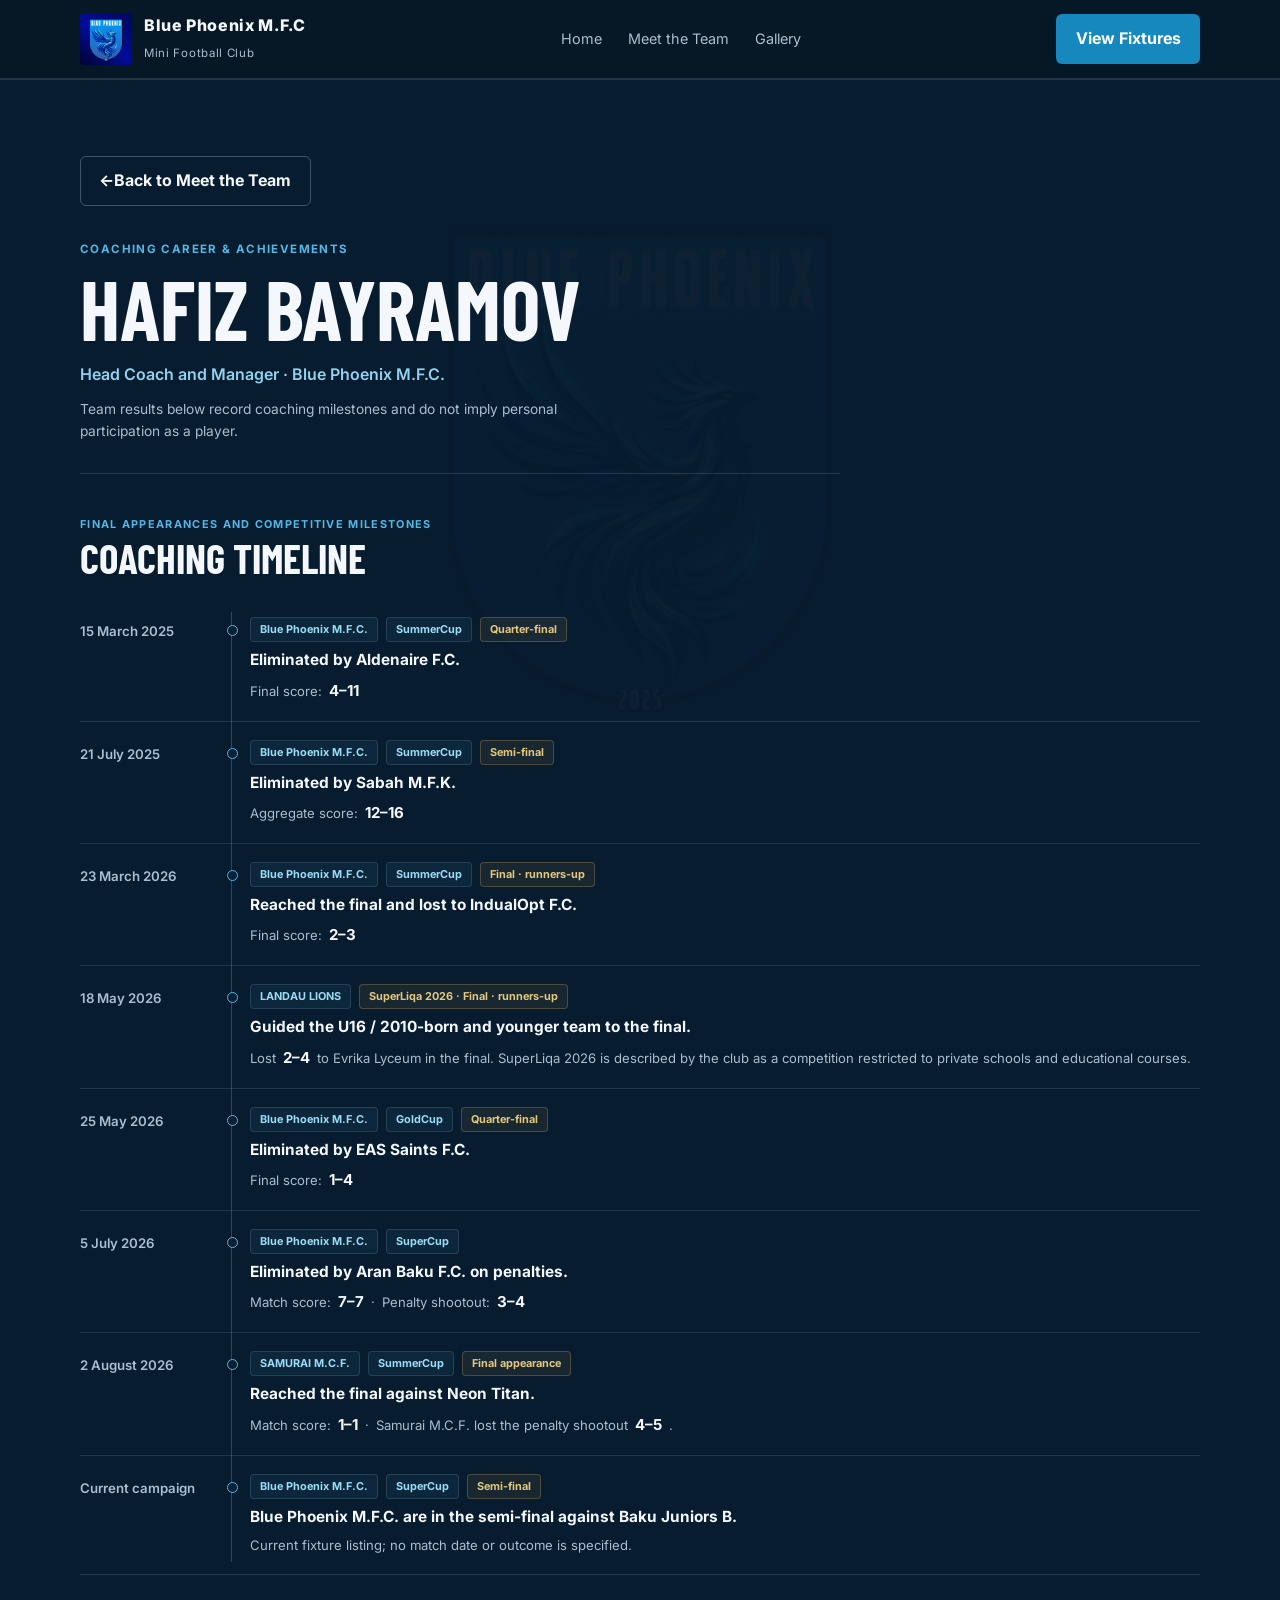
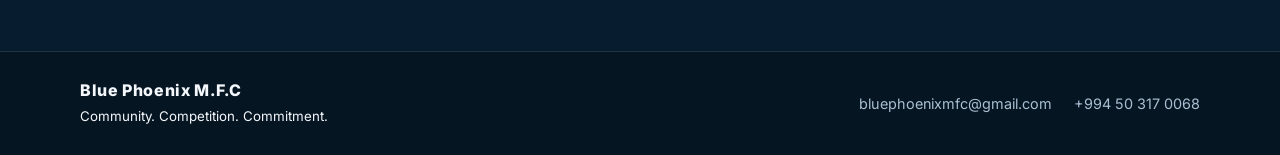
==== coach-hafiz-bayramov.html @ 36c38b88 "Updated website" ====
<!DOCTYPE html>
<html lang="en">
  <head>
    <meta charset="UTF-8" />
    <meta name="viewport" content="width=device-width, initial-scale=1.0" />
    <title>Hafiz Bayramov | Coaching Career | Blue Phoenix M.F.C</title>
    <meta
      name="description"
      content="Coaching career and documented team achievements of Hafiz Bayramov, Head Coach and Manager of Blue Phoenix M.F.C."
    />
    <link rel="preconnect" href="https://fonts.googleapis.com" />
    <link rel="preconnect" href="https://fonts.gstatic.com" crossorigin />
    <link
      href="https://fonts.googleapis.com/css2?family=Barlow+Condensed:wght@600;700;800&family=Inter:wght@400;500;600;700;800;900&display=swap"
      rel="stylesheet"
    />
    <link rel="stylesheet" href="styles.css?v=10" />
  </head>
  <body class="coach-profile-page">
    <header class="topbar">
      <div class="container nav">
        <a class="brand" href="index.html" aria-label="Blue Phoenix M.F.C home">
          <img src="16346.jpg" alt="Blue Phoenix M.F.C logo" class="club-logo" />
          <span>
            <span class="club-name">Blue Phoenix M.F.C</span>
            <small>Mini Football Club</small>
          </span>
        </a>

        <nav class="nav-links" aria-label="Main navigation">
          <a href="index.html">Home</a>
          <a href="squad.html#squad">Meet the Team</a>
          <a href="squad.html#team-gallery">Gallery</a>
        </nav>

        <a class="btn btn-primary" href="index.html#results">View Fixtures</a>
      </div>
    </header>

    <main>
      <section class="section coaching-record-section">
        <div class="container">
          <a class="btn btn-secondary coach-return-link" href="squad.html#squad">
            <span aria-hidden="true">←</span> Back to Meet the Team
          </a>

          <header class="coach-profile-heading" data-reveal>
            <p class="eyebrow">Coaching Career &amp; Achievements</p>
            <h1>Hafiz Bayramov</h1>
            <p class="coach-profile-role">Head Coach and Manager · Blue Phoenix M.F.C.</p>
            <p class="coach-profile-context">
              Team results below record coaching milestones and do not imply personal participation as a player.
            </p>
          </header>

          <section class="history-block coach-career-timeline" aria-labelledby="career-timeline-heading">
            <div class="history-heading" data-reveal>
              <p class="history-kicker">Final appearances and competitive milestones</p>
              <h2 id="career-timeline-heading">Coaching timeline</h2>
            </div>

            <ol class="history-timeline">
              <li class="history-entry" data-reveal>
                <time datetime="2025-03-15">15 March 2025</time>
                <div class="history-entry-content">
                  <div class="history-labels">
                    <span class="history-competition">Blue Phoenix M.F.C.</span>
                    <span class="history-competition">SummerCup</span>
                    <span class="history-stage">Quarter-final</span>
                  </div>
                  <h3>Eliminated by Aldenaire F.C.</h3>
                  <p class="history-detail">Final score: <strong>4–11</strong></p>
                </div>
              </li>
              <li class="history-entry" data-reveal>
                <time datetime="2025-07-21">21 July 2025</time>
                <div class="history-entry-content">
                  <div class="history-labels">
                    <span class="history-competition">Blue Phoenix M.F.C.</span>
                    <span class="history-competition">SummerCup</span>
                    <span class="history-stage">Semi-final</span>
                  </div>
                  <h3>Eliminated by Sabah M.F.K.</h3>
                  <p class="history-detail">Aggregate score: <strong>12–16</strong></p>
                </div>
              </li>
              <li class="history-entry" data-reveal>
                <time datetime="2026-03-23">23 March 2026</time>
                <div class="history-entry-content">
                  <div class="history-labels">
                    <span class="history-competition">Blue Phoenix M.F.C.</span>
                    <span class="history-competition">SummerCup</span>
                    <span class="history-stage">Final · runners-up</span>
                  </div>
                  <h3>Reached the final and lost to IndualOpt F.C.</h3>
                  <p class="history-detail">Final score: <strong>2–3</strong></p>
                </div>
              </li>
              <li class="history-entry" data-reveal>
                <time datetime="2026-05-18">18 May 2026</time>
                <div class="history-entry-content">
                  <div class="history-labels">
                    <span class="history-competition">LANDAU LIONS</span>
                    <span class="history-stage">SuperLiqa 2026 · Final · runners-up</span>
                  </div>
                  <h3>Guided the U16 / 2010-born and younger team to the final.</h3>
                  <p class="history-detail">
                    Lost <strong>2–4</strong> to Evrika Lyceum in the final. SuperLiqa 2026 is described by the club as a competition restricted to private schools and educational courses.
                  </p>
                </div>
              </li>
              <li class="history-entry" data-reveal>
                <time datetime="2026-05-25">25 May 2026</time>
                <div class="history-entry-content">
                  <div class="history-labels">
                    <span class="history-competition">Blue Phoenix M.F.C.</span>
                    <span class="history-competition">GoldCup</span>
                    <span class="history-stage">Quarter-final</span>
                  </div>
                  <h3>Eliminated by EAS Saints F.C.</h3>
                  <p class="history-detail">Final score: <strong>1–4</strong></p>
                </div>
              </li>
              <li class="history-entry" data-reveal>
                <time datetime="2026-07-05">5 July 2026</time>
                <div class="history-entry-content">
                  <div class="history-labels">
                    <span class="history-competition">Blue Phoenix M.F.C.</span>
                    <span class="history-competition">SuperCup</span>
                  </div>
                  <h3>Eliminated by Aran Baku F.C. on penalties.</h3>
                  <p class="history-detail">
                    Match score: <strong>7–7</strong>
                    <span aria-hidden="true">·</span>
                    Penalty shootout: <strong>3–4</strong>
                  </p>
                </div>
              </li>
              <li class="history-entry" data-reveal>
                <time datetime="2026-08-02">2 August 2026</time>
                <div class="history-entry-content">
                  <div class="history-labels">
                    <span class="history-competition">SAMURAI M.C.F.</span>
                    <span class="history-competition">SummerCup</span>
                    <span class="history-stage">Final appearance</span>
                  </div>
                  <h3>Reached the final against Neon Titan.</h3>
                  <p class="history-detail">
                    Match score: <strong>1–1</strong>
                    <span aria-hidden="true">·</span>
                    Samurai M.C.F. lost the penalty shootout <strong>4–5</strong>.
                  </p>
                </div>
              </li>
              <li class="history-entry" data-reveal>
                <span class="history-entry-date">Current campaign</span>
                <div class="history-entry-content">
                  <div class="history-labels">
                    <span class="history-competition">Blue Phoenix M.F.C.</span>
                    <span class="history-competition">SuperCup</span>
                    <span class="history-stage">Semi-final</span>
                  </div>
                  <h3>Blue Phoenix M.F.C. are in the semi-final against Baku Juniors B.</h3>
                  <p class="history-detail">Current fixture listing; no match date or outcome is specified.</p>
                </div>
              </li>
            </ol>
          </section>
        </div>
      </section>
    </main>

    <footer id="contact" class="site-footer">
      <div class="container footer-wrap">
        <div>
          <p class="club-name">Blue Phoenix M.F.C</p>
          <small>Community. Competition. Commitment.</small>
        </div>
        <div class="contact-info">
          <a href="mailto:bluephoenixmfc@gmail.com">bluephoenixmfc@gmail.com</a>
          <a href="tel:+994503170068">+994 50 317 0068</a>
        </div>
      </div>
    </footer>

    <button class="back-to-top" type="button" aria-label="Back to top" hidden>
      <svg viewBox="0 0 24 24" aria-hidden="true" focusable="false">
        <path d="m3.5 10 8.5-7 8.5 7M5.5 8.5V21h13V8.5M9.5 21v-7h5v7" />
      </svg>
    </button>

    <script src="site.js?v=3" defer></script>
  </body>
</html>
---- styles.css ----
:root {
  --bg: #071827;
  --bg-soft: #0a2034;
  --panel: #0d2942;
  --panel-2: #123a5b;
  --primary: #54b8e7;
  --primary-dark: #2489bd;
  --accent: #91d2f0;
  --text: #f4f8fc;
  --muted: #a9bfd1;
  --line: rgba(169, 205, 228, 0.16);
  --shadow: 0 18px 42px rgba(0, 0, 0, 0.24);
}

* {
  box-sizing: border-box;
}

html {
  scroll-behavior: smooth;
}

@media (prefers-reduced-motion: reduce) {
  html {
    scroll-behavior: auto;
  }

  .home-page .club-logo {
    animation: none;
  }

  .hero-slide {
    transition: none;
  }

  .home-page .hero-copy > *,
  .home-page .hero-card {
    animation: none;
  }
}

body {
  margin: 0;
  font-family: "Inter", sans-serif;
  background: var(--bg);
  color: var(--text);
  line-height: 1.6;
}

body::before {
  position: fixed;
  z-index: 0;
  inset: 0;
  background-image: url("16346-removebg-preview.png");
  background-repeat: no-repeat;
  background-position: center 18vh;
  background-size: min(68vw, 600px);
  content: "";
  opacity: 0.055;
  pointer-events: none;
}

body > :not(script) {
  position: relative;
  z-index: 1;
}

a {
  color: inherit;
  text-decoration: none;
}

img {
  max-width: 100%;
  display: block;
}

.container {
  width: min(1120px, calc(100% - 32px));
  margin: 0 auto;
}

.topbar {
  position: sticky;
  top: 0;
  z-index: 10;
  background: rgba(7, 24, 39, 0.97);
  border-bottom: 1px solid var(--line);
}

.nav {
  display: flex;
  align-items: center;
  justify-content: space-between;
  gap: 24px;
  min-height: 78px;
}

.brand {
  display: flex;
  align-items: center;
  gap: 12px;
  color: inherit;
}

.brand > span {
  display: block;
  min-width: 0;
}

.brand .club-name {
  display: block;
}

.brand:focus-visible {
  outline: 2px solid var(--primary);
  outline-offset: 4px;
}

.crest,
.team-crest {
  display: grid;
  place-items: center;
  width: 44px;
  height: 44px;
  border-radius: 6px;
  font-weight: 800;
  background: var(--panel-2);
  color: #d7f2ff;
  border: 1px solid rgba(84, 184, 231, 0.28);
}

.club-logo,
.team-logo {
  width: 52px;
  height: 52px;
  object-fit: contain;
  border-radius: 4px;
}

.home-page .club-logo {
  animation: badge-rise 1.25s cubic-bezier(0.2, 0.75, 0.25, 1) both;
}

@keyframes badge-rise {
  from {
    opacity: 0.45;
    transform: translateY(14px);
  }

  to {
    opacity: 1;
    transform: translateY(0);
  }
}

.team-logo {
  width: 56px;
  height: 56px;
}

.club-name {
  margin: 0;
  font-weight: 800;
  letter-spacing: 0.04em;
}

.brand small,
.contact-info,
.match-details small,
.fixture-item small,
.team-block small {
  color: var(--muted);
}

.brand small {
  font-size: 0.72rem;
  letter-spacing: 0.06em;
}

.nav-links {
  display: flex;
  align-items: center;
  gap: 26px;
  color: var(--muted);
  font-size: 0.9rem;
}

.nav-links a {
  transition: color 0.2s ease;
}

.nav-links a:hover {
  color: var(--text);
}

.btn {
  display: inline-flex;
  align-items: center;
  justify-content: center;
  min-height: 46px;
  padding: 0.7rem 1.15rem;
  border: 1px solid transparent;
  border-radius: 6px;
  font-weight: 700;
  transition: transform 0.2s ease, background-color 0.2s ease, border-color 0.2s ease;
}

.btn:hover {
  transform: translateY(-2px);
}

.btn-primary {
  background: #1688bd;
  color: #fff;
}

.btn-primary:hover {
  background: #1d9bd3;
}

.btn-secondary {
  border-color: rgba(208, 229, 243, 0.28);
  color: var(--text);
  background: transparent;
}

.btn-secondary:hover {
  border-color: var(--primary);
}

.hero {
  padding: 56px 0 68px;
}

.hero-grid {
  display: grid;
  grid-template-columns: minmax(0, 1.05fr) minmax(380px, 0.95fr);
  gap: 44px;
  align-items: start;
}

.home-page .hero-copy > *,
.home-page .hero-card {
  animation: hero-rise-in 780ms cubic-bezier(0.22, 0.68, 0.2, 1) both;
}

.home-page .hero-copy > .eyebrow {
  animation-delay: 0ms;
}

.home-page .hero-copy > h1 {
  animation-delay: 70ms;
}

.home-page .hero-copy > .lead {
  animation-delay: 140ms;
}

.home-page .hero-copy > .cta-row {
  animation-delay: 210ms;
}

.home-page .hero-copy > .stats {
  animation-delay: 280ms;
}

.home-page .hero-card {
  animation-duration: 900ms;
  animation-delay: 140ms;
}

@keyframes hero-rise-in {
  from {
    opacity: 0;
    transform: translateY(18px);
  }

  to {
    opacity: 1;
    transform: translateY(0);
  }
}

.eyebrow,
.section-tag {
  margin: 0 0 12px;
  text-transform: uppercase;
  letter-spacing: 0.12em;
  font-size: 0.72rem;
  color: var(--primary);
  font-weight: 700;
}

.hero-copy h1,
.section-heading h2,
.split h2 {
  font-family: "Barlow Condensed", "Arial Narrow", sans-serif;
  margin: 0;
  line-height: 0.98;
  letter-spacing: -0.02em;
  font-weight: 700;
}

.hero-copy h1 {
  max-width: 9ch;
  font-size: clamp(4rem, 7vw, 6.4rem);
  text-transform: uppercase;
}

.lead {
  font-size: 1rem;
  line-height: 1.75;
  color: var(--muted);
  max-width: 48ch;
  margin: 20px 0 26px;
}

.cta-row {
  display: flex;
  align-items: center;
  gap: 16px;
  flex-wrap: wrap;
  margin-bottom: 30px;
}

.stats {
  list-style: none;
  padding: 0;
  margin: 0;
  display: flex;
  gap: 12px;
  flex-wrap: wrap;
}

.stats li {
  min-width: 112px;
  padding-left: 12px;
  border-left: 2px solid var(--primary-dark);
}

.stats strong {
  display: block;
  font-family: "Barlow Condensed", "Arial Narrow", sans-serif;
  font-size: clamp(1.7rem, 2vw, 2.2rem);
  line-height: 1;
  margin-bottom: 6px;
}

.stats span {
  color: var(--muted);
  font-size: 0.9rem;
}

.hero-card {
  overflow: hidden;
  background: var(--bg-soft);
  border: 1px solid var(--line);
  border-radius: 12px;
  box-shadow: var(--shadow);
}

.hero-photo {
  position: relative;
  height: 230px;
  margin: 0;
  overflow: hidden;
  background: var(--panel);
}

.hero-photo::after {
  position: absolute;
  inset: 40% 0 0;
  background: linear-gradient(180deg, transparent, rgba(4, 17, 29, 0.78));
  content: "";
}

.hero-photo img {
  position: absolute;
  inset: 0;
  width: 100%;
  height: 100%;
  object-fit: cover;
  object-position: center 38%;
}

.hero-slide {
  opacity: 0;
  transition: opacity 1.2s ease-in-out;
}

.hero-slide.is-active {
  opacity: 1;
}

.hero-slide[aria-hidden="true"] {
  pointer-events: none;
}

.hero-photo figcaption {
  position: absolute;
  z-index: 1;
  right: 18px;
  bottom: 12px;
  left: 18px;
  color: #fff;
  font-size: 0.7rem;
  font-weight: 700;
  letter-spacing: 0.1em;
  text-transform: uppercase;
}

.hero-card-content {
  padding: 20px 22px 22px;
}

.match-badge {
  display: inline-block;
  background: rgba(84, 184, 231, 0.1);
  color: #8bd2f2;
  border-left: 2px solid var(--primary);
  padding: 0.28rem 0.65rem;
  font-size: 0.68rem;
  font-weight: 700;
  letter-spacing: 0.12em;
  text-transform: uppercase;
}

.clubs {
  display: flex;
  align-items: center;
  justify-content: space-between;
  gap: 12px;
  padding: 18px 0;
}

.team-block {
  display: flex;
  align-items: center;
  gap: 10px;
  flex: 1;
  min-width: 0;
}

.team-block p {
  margin: 0 0 2px;
  font-weight: 700;
  font-size: 0.92rem;
  line-height: 1.3;
}

.team-crest {
  width: 52px;
  height: 52px;
  border-radius: 6px;
}

.team-crest.green {
  background: #1688bd;
  color: #fff;
}

.team-crest.dark {
  background: transparent;
  border: 1px solid rgba(208, 229, 243, 0.35);
  color: var(--text);
}

.score-box {
  flex: 0 0 42px;
  width: 42px;
  height: 42px;
  border-radius: 50%;
  display: grid;
  place-items: center;
  background: transparent;
  border: 1px solid var(--line);
  color: var(--accent);
  font-weight: 800;
  font-size: 0.78rem;
}

.match-details {
  display: grid;
  grid-template-columns: repeat(2, minmax(0, 1fr));
  gap: 14px;
  padding-top: 14px;
  border-top: 1px solid var(--line);
}

.match-details strong {
  display: block;
  margin-top: 4px;
}

.match-venue {
  margin-top: 14px;
  padding-top: 12px;
  border-top: 1px solid var(--line);
}

.section {
  padding: 76px 0;
}

.section[id],
#contact {
  scroll-margin-top: 92px;
}

.split {
  display: grid;
  grid-template-columns: minmax(190px, 0.8fr) repeat(2, minmax(0, 1fr));
  align-items: start;
  gap: 28px;
}

.split h2,
.section-heading h2 {
  font-size: clamp(2.25rem, 3.4vw, 3.4rem);
  text-transform: uppercase;
}

.split p {
  margin: 0;
  color: var(--muted);
  font-size: 0.96rem;
  line-height: 1.8;
}

.intro {
  background: var(--bg-soft);
  border-top: 1px solid var(--line);
  border-bottom: 1px solid var(--line);
}

.club-history {
  margin-top: 62px;
}

.team-section-nav {
  display: flex;
  flex-wrap: wrap;
  gap: 10px 22px;
  margin: -8px 0 28px;
  padding-bottom: 18px;
  border-bottom: 1px solid var(--line);
}

.team-section-nav a {
  color: var(--muted);
  font-size: 0.84rem;
  font-weight: 600;
  transition: color 0.2s ease;
}

.team-section-nav a:hover,
.team-section-nav a:focus-visible {
  color: var(--accent);
}

.team-section-nav a:focus-visible {
  outline: 2px solid var(--primary);
  outline-offset: 4px;
}

.team-gallery-section {
  background: var(--bg-soft);
  border-top: 1px solid var(--line);
  border-bottom: 1px solid var(--line);
}

.club-legends-section {
  background: rgba(7, 24, 39, 0.58);
}

.has-scroll-reveal [data-reveal] {
  opacity: 0;
  transform: translateY(18px);
  transition:
    opacity 600ms cubic-bezier(0.2, 0.75, 0.25, 1),
    transform 600ms cubic-bezier(0.2, 0.75, 0.25, 1);
}

.has-scroll-reveal [data-reveal].is-revealed {
  opacity: 1;
  transform: translateY(0);
}

.club-history > .section-heading {
  margin-bottom: 28px;
}

.history-kicker {
  margin: 0 0 5px;
  color: var(--primary);
  font-size: 0.68rem;
  font-weight: 700;
  letter-spacing: 0.12em;
  text-transform: uppercase;
}

.history-heading h3 {
  margin: 0;
  font-family: "Barlow Condensed", "Arial Narrow", sans-serif;
  font-size: clamp(1.7rem, 3vw, 2.3rem);
  line-height: 1;
  text-transform: uppercase;
}

.history-block {
  margin-top: 52px;
}

.history-heading {
  margin-bottom: 20px;
}

.history-heading h3 {
  font-size: clamp(1.9rem, 3.2vw, 2.6rem);
}

.history-timeline {
  position: relative;
  display: grid;
  gap: 0;
  margin: 0;
  padding: 0;
  list-style: none;
}

.history-timeline::before {
  position: absolute;
  top: 13px;
  bottom: 13px;
  left: 151px;
  width: 1px;
  background: rgba(84, 184, 231, 0.3);
  content: "";
}

.history-entry {
  position: relative;
  display: grid;
  grid-template-columns: 132px minmax(0, 1fr);
  gap: 38px;
  padding: 18px 0;
  border-bottom: 1px solid var(--line);
}

.history-entry::before {
  position: absolute;
  top: 26px;
  left: 147px;
  width: 9px;
  height: 9px;
  border: 1px solid var(--primary);
  border-radius: 50%;
  background: var(--bg-soft);
  content: "";
}

.history-entry > time {
  padding-top: 4px;
  color: var(--muted);
  font-size: 0.83rem;
  font-weight: 600;
}

.history-entry-content h3,
.history-entry-content h4 {
  margin: 7px 0 0;
  font-size: 0.96rem;
  line-height: 1.45;
}

.history-labels {
  display: flex;
  flex-wrap: wrap;
  align-items: center;
  gap: 8px;
}

.history-competition,
.history-stage,
.friendly-label {
  display: inline-flex;
  align-items: center;
  min-height: 25px;
  padding: 3px 9px;
  border: 1px solid var(--line);
  border-radius: 4px;
  font-size: 0.68rem;
  font-weight: 700;
  line-height: 1.2;
}

.history-competition {
  color: #9bdcf6;
  background: rgba(84, 184, 231, 0.07);
}

.history-stage {
  color: #e2c77f;
  border-color: rgba(205, 174, 103, 0.28);
  background: rgba(185, 151, 76, 0.1);
}

.history-detail {
  display: flex;
  flex-wrap: wrap;
  align-items: baseline;
  gap: 7px;
  margin: 7px 0 0;
  color: var(--muted);
  font-size: 0.82rem;
}

.history-detail strong {
  color: var(--text);
  font-size: 0.94rem;
}

.friendly-results {
  display: grid;
  grid-template-columns: repeat(2, minmax(0, 1fr));
  gap: 14px;
}

.friendly-result {
  min-width: 0;
  padding: 17px 18px;
  border: 1px solid var(--line);
  border-top: 2px solid rgba(84, 184, 231, 0.35);
  background: rgba(7, 24, 39, 0.42);
}

.friendly-result > time {
  display: block;
  margin-bottom: 9px;
  color: var(--muted);
  font-size: 0.77rem;
  font-weight: 600;
}

.friendly-label {
  min-height: 22px;
  padding: 2px 8px;
  color: #9bdcf6;
  border-color: rgba(84, 184, 231, 0.2);
  background: rgba(84, 184, 231, 0.06);
}

.friendly-score {
  display: grid;
  grid-template-columns: minmax(0, 1fr) auto minmax(0, 1fr);
  align-items: center;
  gap: 10px;
  margin: 12px 0 0;
  font-size: 0.82rem;
  font-weight: 600;
}

.friendly-score > span:last-child {
  text-align: right;
}

.friendly-score > strong {
  color: var(--text);
  font-family: "Barlow Condensed", "Arial Narrow", sans-serif;
  font-size: clamp(1.65rem, 3.2vw, 2.1rem);
  line-height: 1;
  white-space: nowrap;
}

.friendly-score > .standout-score {
  color: #e2c77f;
}

.friendly-note {
  margin: 10px 0 0;
  color: var(--muted);
  font-size: 0.76rem;
  line-height: 1.5;
}

.section-heading {
  display: flex;
  align-items: baseline;
  gap: 16px;
  margin-bottom: 28px;
  padding-bottom: 14px;
  border-bottom: 1px solid var(--line);
}

.section-heading .section-tag {
  flex: 0 0 auto;
  margin: 0;
}

.squad-page-section {
  min-height: calc(100vh - 160px);
}

.squad-page-section .section-heading {
  align-items: end;
}

.squad-page-section .section-heading h1 {
  margin: 0;
  font-family: "Barlow Condensed", "Arial Narrow", sans-serif;
  font-size: clamp(2.75rem, 5vw, 4rem);
  font-weight: 700;
  line-height: 0.98;
  text-transform: uppercase;
}

.squad-page-intro {
  display: flex;
  justify-content: space-between;
  gap: 16px;
  margin: -8px 0 26px;
  color: var(--muted);
  font-size: 0.9rem;
}

.squad-page-intro span {
  color: #9bdcf6;
  font-weight: 600;
}

.coach-feature {
  display: flex;
  align-items: center;
  gap: 16px;
  max-width: 520px;
  margin: 0 0 20px;
  padding: 18px 20px;
  border: 1px solid rgba(84, 184, 231, 0.24);
  border-left: 3px solid var(--primary);
  background: rgba(13, 41, 66, 0.72);
}

.coach-feature-link {
  color: inherit;
  text-decoration: none;
  transition: background-color 0.2s ease, border-color 0.2s ease, transform 0.2s ease;
}

.coach-feature-link:hover {
  border-color: rgba(84, 184, 231, 0.48);
  background: rgba(13, 41, 66, 0.92);
  transform: translateY(-2px);
}

.coach-feature-link:focus-visible {
  outline: 2px solid var(--primary);
  outline-offset: 4px;
}

.coach-profile-action {
  display: inline-flex;
  align-items: center;
  gap: 6px;
  margin-top: 8px;
  color: var(--accent);
  font-size: 0.75rem;
  font-weight: 600;
}

.coach-profile-action span {
  transition: transform 0.2s ease;
}

.coach-feature-link:hover .coach-profile-action span {
  transform: translateX(3px);
}

.coaching-record-section {
  background: rgba(10, 32, 52, 0.58);
  border-top: 1px solid var(--line);
}

.coaching-record-section .history-entry-date {
  padding-top: 4px;
  color: var(--muted);
  font-size: 0.83rem;
  font-weight: 600;
}

.coach-return-link {
  margin-bottom: 34px;
}

.coach-profile-heading {
  max-width: 760px;
  padding: 0 0 30px;
  border-bottom: 1px solid var(--line);
}

.coach-profile-heading .eyebrow {
  margin-bottom: 10px;
}

.coach-profile-heading h1 {
  margin: 0;
  font-family: "Barlow Condensed", "Arial Narrow", sans-serif;
  font-size: clamp(3rem, 7vw, 5.2rem);
  font-weight: 700;
  line-height: 0.98;
  text-transform: uppercase;
}

.coach-profile-role {
  margin: 12px 0 0;
  color: var(--accent);
  font-size: 1rem;
  font-weight: 600;
}

.coach-profile-context {
  max-width: 62ch;
  margin: 10px 0 0;
  color: var(--muted);
  font-size: 0.86rem;
  line-height: 1.65;
}

.coach-career-timeline {
  margin-top: 42px;
}

.coach-career-timeline .history-heading h2 {
  margin: 0;
  font-family: "Barlow Condensed", "Arial Narrow", sans-serif;
  font-size: clamp(1.9rem, 3.2vw, 2.6rem);
  line-height: 1;
  text-transform: uppercase;
}

.coach-monogram {
  display: grid;
  flex: 0 0 48px;
  width: 48px;
  height: 48px;
  place-items: center;
  border: 1px solid rgba(84, 184, 231, 0.3);
  background: rgba(84, 184, 231, 0.08);
  color: #9bdcf6;
  font-family: "Barlow Condensed", "Arial Narrow", sans-serif;
  font-size: 1.35rem;
  font-weight: 700;
}

.coach-feature p {
  margin: 0 0 2px;
  color: var(--primary);
  font-size: 0.7rem;
  font-weight: 700;
  letter-spacing: 0.12em;
  text-transform: uppercase;
}

.coach-feature h2 {
  margin: 0;
  font-family: "Barlow Condensed", "Arial Narrow", sans-serif;
  font-size: 1.8rem;
  line-height: 1.05;
  text-transform: uppercase;
}

.squad-groups {
  display: grid;
  grid-template-columns: repeat(4, minmax(0, 1fr));
  gap: 16px;
}

.position-group {
  min-width: 0;
  border-top: 2px solid var(--primary-dark);
  background: rgba(255, 255, 255, 0.018);
}

.position-heading {
  display: flex;
  align-items: baseline;
  gap: 10px;
  min-height: 66px;
  padding: 16px 14px 12px;
  border-bottom: 1px solid var(--line);
}

.position-heading > span {
  color: var(--primary);
  font-family: "Barlow Condensed", "Arial Narrow", sans-serif;
  font-size: 1rem;
  font-weight: 700;
  letter-spacing: 0.08em;
}

.position-heading h2 {
  margin: 0;
  font-family: "Barlow Condensed", "Arial Narrow", sans-serif;
  font-size: 1.25rem;
  line-height: 1.05;
  text-transform: uppercase;
}

.position-roster {
  margin: 0;
  padding: 0 14px;
  list-style: none;
}

.position-player {
  display: flex;
  align-items: center;
  gap: 10px;
  min-width: 0;
  min-height: 68px;
  padding: 10px 0;
  border-bottom: 1px solid var(--line);
}

.position-player:last-child {
  border-bottom: 0;
}

.player-monogram {
  display: grid;
  flex: 0 0 38px;
  width: 38px;
  height: 38px;
  place-items: center;
  border: 1px solid rgba(84, 184, 231, 0.3);
  border-radius: 5px;
  background: #0b263e;
  color: #9bdcf6;
  font-family: "Barlow Condensed", "Arial Narrow", sans-serif;
  font-size: 1.15rem;
  font-weight: 700;
  letter-spacing: 0.04em;
}

.player-info {
  display: grid;
  min-width: 0;
  gap: 3px;
}

.player-info strong {
  font-size: 0.84rem;
  line-height: 1.35;
  overflow-wrap: anywhere;
}

.player-info small {
  color: var(--muted);
  font-size: 0.7rem;
  line-height: 1.35;
}

.gallery-strip {
  display: grid;
  grid-auto-flow: column;
  grid-auto-columns: minmax(260px, 34%);
  gap: 12px;
  overflow-x: auto;
  padding-bottom: 12px;
  scroll-snap-type: x mandatory;
  overscroll-behavior-x: contain;
  scrollbar-width: thin;
  scrollbar-color: rgba(84, 184, 231, 0.55) rgba(255, 255, 255, 0.04);
}

.gallery-strip::-webkit-scrollbar {
  height: 6px;
}

.gallery-strip::-webkit-scrollbar-track {
  background: rgba(255,255,255,0.04);
  border-radius: 999px;
}

.gallery-strip::-webkit-scrollbar-thumb {
  background: rgba(84, 184, 231, 0.65);
  border-radius: 999px;
}

.gallery-item {
  margin: 0;
  background: #0a2034;
  border: 1px solid var(--line);
  border-radius: 6px;
  overflow: hidden;
  min-width: 0;
  scroll-snap-align: start;
}

.gallery-item img {
  width: 100%;
  height: clamp(210px, 24vw, 300px);
  object-fit: cover;
  display: block;
  transition: filter 0.2s ease;
}

.gallery-item:hover img {
  filter: brightness(1.08);
}

.fixture-list {
  display: grid;
  gap: 0;
}

.fixture-item {
  display: flex;
  align-items: center;
  justify-content: space-between;
  gap: 18px;
  border: 1px solid var(--line);
  border-radius: 6px;
  background: rgba(255, 255, 255, 0.015);
  padding: 18px 20px;
}

.fixture-item h3 {
  margin: 4px 0 0;
  font-size: 1.08rem;
  line-height: 1.4;
}

.fixture-venue {
  display: flex;
  align-items: center;
  gap: 8px;
  margin-top: 8px;
  color: var(--muted);
  font-size: 0.82rem;
  font-weight: 500;
  line-height: 1.4;
}

.fixture-venue img {
  flex: 0 0 20px;
  width: 20px;
  height: 20px;
  object-fit: contain;
}

.fixture-item > span {
  display: inline-flex;
  align-items: center;
  justify-content: center;
  min-width: 86px;
  padding: 0.45rem 0.65rem;
  border-radius: 4px;
  background: rgba(84, 184, 231, 0.08);
  border: 1px solid rgba(84, 184, 231, 0.18);
  color: #9bdcf6;
  font-weight: 700;
  font-size: 0.8rem;
  white-space: nowrap;
}

.fixture-item > .achievement-label,
.fixture-item > .competition-label {
  background: rgba(185, 151, 76, 0.1);
  border-color: rgba(205, 174, 103, 0.28);
  color: #e2c77f;
}

.results .fixture-item > span {
  background: rgba(84, 184, 231, 0.08);
  border-color: rgba(84, 184, 231, 0.18);
  color: #9bdcf6;
}

.results .fixture-item,
.records .fixture-item {
  background: transparent;
  border: 0;
  border-bottom: 1px solid var(--line);
  border-radius: 0;
  padding: 18px 4px;
}

.results .fixture-item:last-child,
.records .fixture-item:last-child {
  border-bottom: 0;
}

.records .fixture-item p {
  margin: 8px 0 0;
  color: var(--muted);
  font-size: 0.9rem;
}

.site-footer {
  border-top: 1px solid var(--line);
  background: #061522;
  padding: 26px 0;
}

.footer-wrap {
  display: flex;
  justify-content: space-between;
  align-items: center;
  gap: 20px;
}

.contact-info {
  display: flex;
  align-items: center;
  flex-wrap: wrap;
  gap: 22px;
  font-size: 0.9rem;
}

.contact-info a:hover {
  color: var(--primary);
}

.back-to-top {
  position: fixed;
  right: 24px;
  bottom: 24px;
  z-index: 20;
  display: grid;
  width: 52px;
  height: 52px;
  place-items: center;
  padding: 0;
  border: 1px solid rgba(255, 255, 255, 0.3);
  border-radius: 50%;
  background: rgba(5, 18, 30, 0.82);
  color: #fff;
  cursor: pointer;
  backdrop-filter: blur(8px);
  transition: background-color 0.2s ease, border-color 0.2s ease, transform 0.2s ease;
}

.back-to-top[hidden] {
  display: none;
}

.back-to-top svg {
  width: 22px;
  height: 22px;
  fill: none;
  stroke: currentColor;
  stroke-linecap: round;
  stroke-linejoin: round;
  stroke-width: 1.7;
}

.back-to-top:hover {
  transform: translateY(-2px);
  border-color: rgba(255, 255, 255, 0.55);
  background: rgba(13, 35, 58, 0.96);
}

.back-to-top:focus-visible {
  outline: 2px solid #fff;
  outline-offset: 3px;
}

@media (max-width: 900px) {
  .section[id],
  #contact {
    scroll-margin-top: 132px;
  }

  .hero-grid {
    grid-template-columns: 1fr;
  }

  .hero-card {
    width: 100%;
    max-width: 680px;
    margin: 0 auto;
  }

  .split {
    grid-template-columns: repeat(2, minmax(0, 1fr));
  }

  .intro .split > :first-child {
    grid-column: 1 / -1;
    max-width: 18ch;
  }

  .nav {
    flex-wrap: wrap;
    justify-content: space-between;
    padding: 12px 0;
  }

  .nav-links {
    width: 100%;
    justify-content: center;
    order: 3;
  }

  .squad-groups {
    grid-template-columns: repeat(2, minmax(0, 1fr));
  }
}

@media (max-width: 640px) {
  .section[id],
  #contact {
    scroll-margin-top: 112px;
  }

  .site-footer {
    padding-bottom: 88px;
  }

  .back-to-top {
    right: 16px;
    bottom: calc(16px + env(safe-area-inset-bottom));
    width: 50px;
    height: 50px;
  }

  .nav {
    display: grid;
    grid-template-columns: minmax(0, 1fr) auto;
    column-gap: 8px;
    row-gap: 10px;
    padding: 10px 0;
  }

  .brand {
    min-width: 0;
    gap: 8px;
  }

  .club-logo {
    flex: 0 0 42px;
    width: 42px;
    height: 42px;
  }

  .club-name {
    font-size: 0.85rem;
    letter-spacing: 0.01em;
  }

  .brand small {
    font-size: 0.65rem;
  }

  .nav > .btn-primary {
    min-height: 42px;
    padding: 0.55rem 0.8rem;
    font-size: 0.8rem;
    white-space: nowrap;
  }

  .nav-links {
    grid-column: 1 / -1;
    width: 100%;
    justify-content: space-between;
    gap: 12px;
    padding-top: 8px;
    border-top: 1px solid var(--line);
    font-size: 0.82rem;
  }

  .hero {
    padding: 42px 0 54px;
  }

  .hero-copy h1 {
    max-width: 10ch;
    font-size: clamp(3.5rem, 16vw, 5rem);
  }

  .hero-photo {
    height: clamp(190px, 56vw, 260px);
  }

  .hero-card-content {
    padding: 18px 16px;
  }

  .section {
    padding: 58px 0;
  }

  .club-history {
    margin-top: 44px;
  }

  .team-section-nav {
    gap: 10px 16px;
    margin-bottom: 24px;
  }

  .team-section-nav a {
    font-size: 0.78rem;
  }

  .history-block {
    margin-top: 40px;
  }

  .history-timeline::before,
  .history-entry::before {
    display: none;
  }

  .history-entry {
    grid-template-columns: minmax(0, 1fr);
    gap: 7px;
    padding: 16px 0;
  }

  .history-entry > time,
  .coaching-record-section .history-entry-date {
    padding: 0;
  }

  .friendly-results {
    grid-template-columns: minmax(0, 1fr);
  }

  .section-heading {
    align-items: flex-start;
    flex-direction: column;
    gap: 6px;
    margin-bottom: 22px;
    padding-bottom: 12px;
  }

  .section-heading h2,
  .split h2 {
    font-size: clamp(2.1rem, 10vw, 2.8rem);
  }

  .hero-grid,
  .split,
  .match-details,
  .footer-wrap {
    grid-template-columns: 1fr;
    display: grid;
  }

  .clubs {
    display: grid;
    grid-template-columns: minmax(0, 1fr) 42px minmax(0, 1fr);
    gap: 8px;
  }

  .team-block {
    min-width: 0;
    gap: 8px;
  }

  .team-block .team-logo,
  .team-block .team-crest {
    flex: 0 0 40px;
    width: 40px;
    height: 40px;
  }

  .team-block > div {
    min-width: 0;
  }

  .team-block p {
    font-size: 0.9rem;
    line-height: 1.3;
  }

  .score-box {
    width: 38px;
    height: 38px;
  }

  .gallery-strip {
    grid-auto-columns: minmax(220px, 86%);
  }

  .cta-row,
  .fixture-item,
  .footer-wrap {
    display: grid;
    justify-content: stretch;
  }

  .fixture-item {
    align-items: flex-start;
    grid-template-columns: minmax(0, 1fr) auto;
    gap: 10px;
    padding: 16px 14px;
  }

  .fixture-item > div {
    min-width: 0;
  }

  .fixture-item h3 {
    font-size: 0.98rem;
    overflow-wrap: anywhere;
  }

  .fixture-item > span {
    min-width: 0;
    padding: 0.38rem 0.52rem;
    font-size: 0.72rem;
  }

  .squad-groups {
    grid-template-columns: 1fr;
  }

  .stats {
    gap: 14px 8px;
  }

  .stats li {
    min-width: 100px;
  }

  .squad-page-intro {
    flex-direction: column;
    gap: 4px;
  }

  .coach-feature {
    padding: 16px;
  }
}

@media (max-width: 380px) {
  .club-name {
    font-size: 0.7rem;
    letter-spacing: 0;
  }

  .brand small {
    font-size: 0.6rem;
  }

  .club-name,
  .brand small {
    white-space: nowrap;
  }

  .nav > .btn-primary {
    padding-right: 0.55rem;
    padding-left: 0.55rem;
    font-size: 0.74rem;
  }
}

@media (max-width: 340px) {
  .team-block {
    flex-direction: column;
    gap: 5px;
    text-align: center;
  }
}

@media (prefers-reduced-motion: reduce) {
  .home-page .club-logo,
  .hero-slide {
    animation: none;
    transition: none;
  }

  .home-page .hero-copy > *,
  .home-page .hero-card {
    animation: none;
  }
}

@media (max-width: 640px) {
  body::before {
    background-position: center 24vh;
    background-size: min(105vw, 460px);
    opacity: 0.04;
  }
}
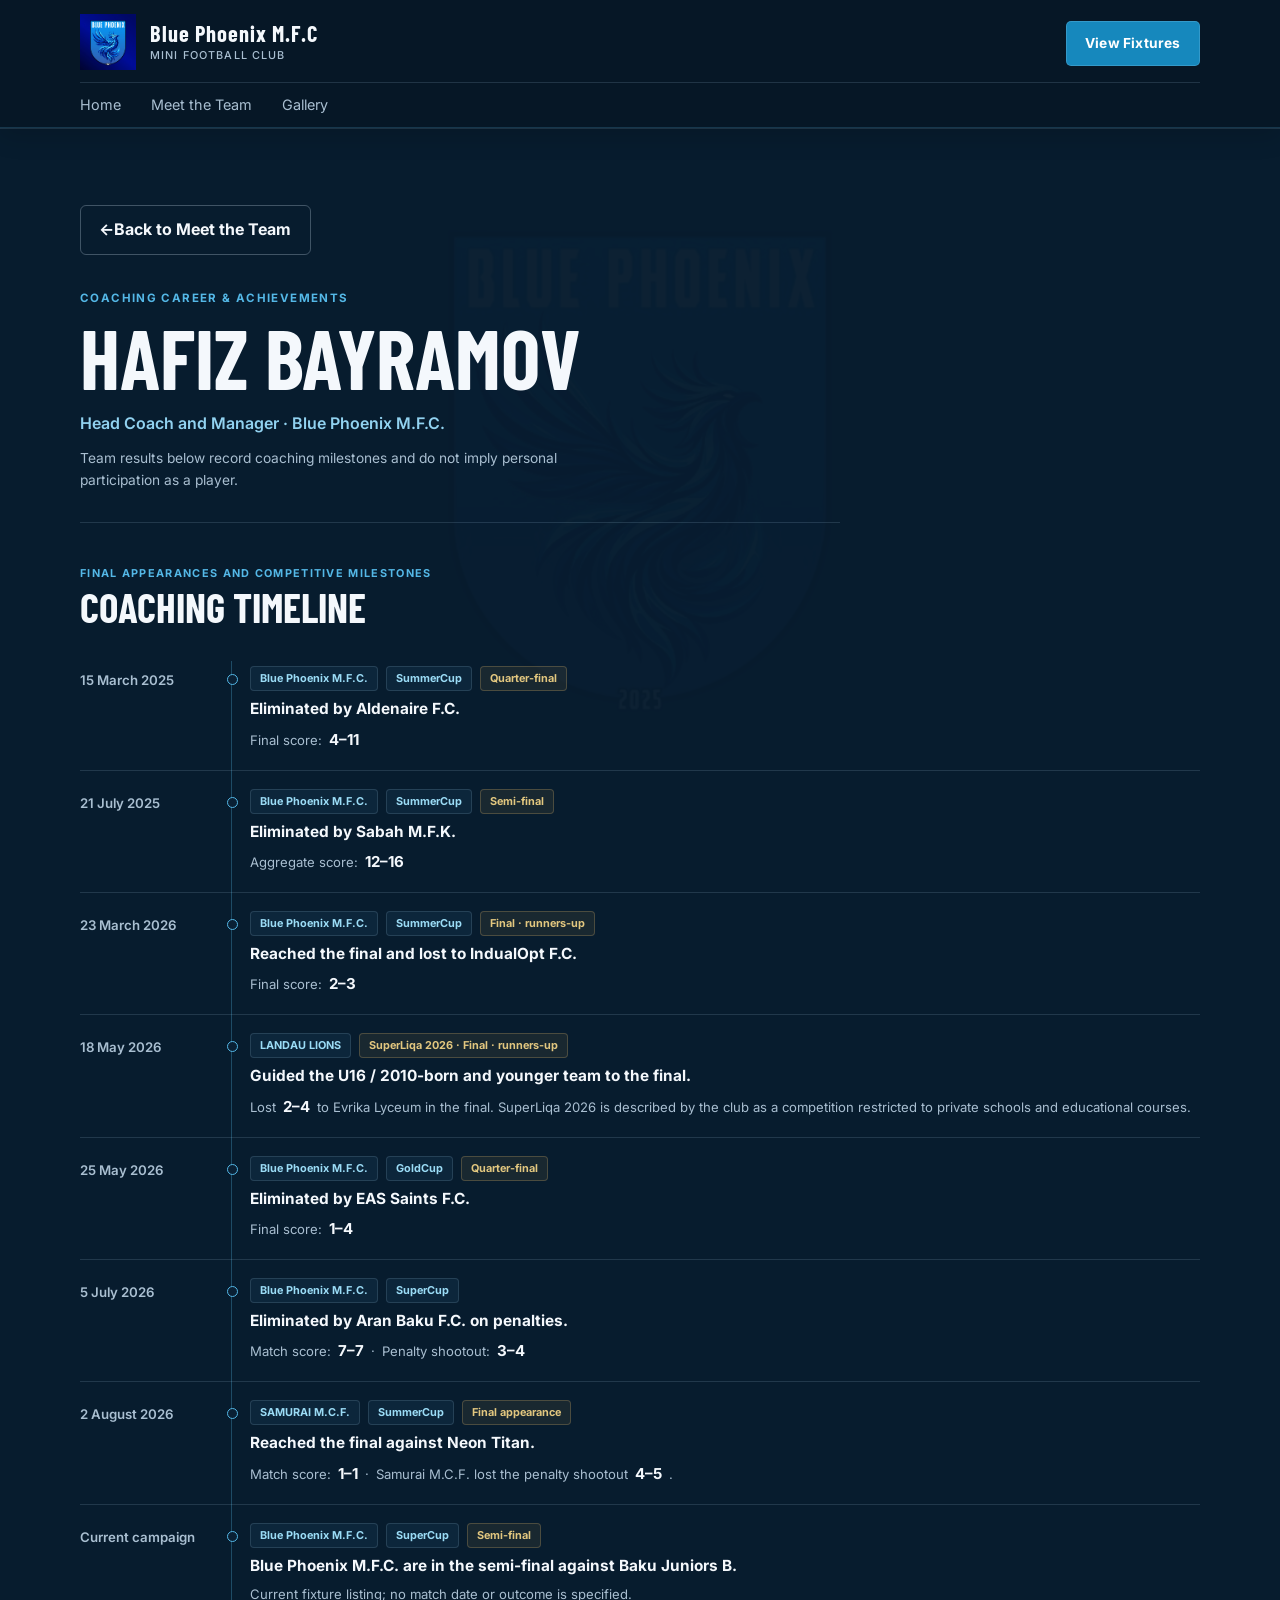
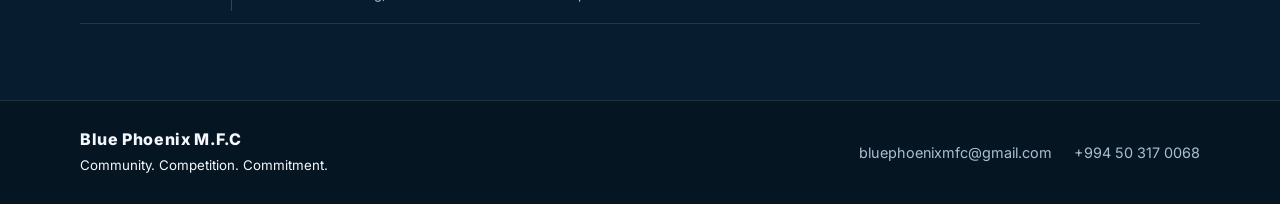
==== commit 5c84e090: "Updated website" ====
--- a/coach-hafiz-bayramov.html
+++ b/coach-hafiz-bayramov.html
@@ -14,7 +14,7 @@
       href="https://fonts.googleapis.com/css2?family=Barlow+Condensed:wght@600;700;800&family=Inter:wght@400;500;600;700;800;900&display=swap"
       rel="stylesheet"
     />
-    <link rel="stylesheet" href="styles.css?v=10" />
+    <link rel="stylesheet" href="styles.css?v=14" />
   </head>
   <body class="coach-profile-page">
     <header class="topbar">
--- a/styles.css
+++ b/styles.css
@@ -84,32 +84,46 @@
   position: sticky;
   top: 0;
   z-index: 10;
-  background: rgba(7, 24, 39, 0.97);
-  border-bottom: 1px solid var(--line);
+  background: rgba(7, 24, 39, 0.98);
+  border-bottom: 1px solid rgba(84, 184, 231, 0.2);
+  box-shadow: 0 8px 24px rgba(0, 0, 0, 0.14);
 }
 
 .nav {
-  display: flex;
-  align-items: center;
-  justify-content: space-between;
-  gap: 24px;
-  min-height: 78px;
+  display: grid;
+  grid-template-columns: minmax(0, 1fr) auto;
+  grid-template-areas:
+    "brand action"
+    "links links";
+  align-items: center;
+  column-gap: 32px;
+  padding-top: 13px;
 }
 
 .brand {
-  display: flex;
-  align-items: center;
-  gap: 12px;
+  grid-area: brand;
+  display: flex;
+  align-items: center;
+  gap: 14px;
+  min-width: 0;
+  padding: 1px 0 4px;
   color: inherit;
 }
 
-.brand > span {
+.brand > span,
+.brand > div {
   display: block;
   min-width: 0;
 }
 
 .brand .club-name {
   display: block;
+  font-family: "Barlow Condensed", "Arial Narrow", sans-serif;
+  font-size: 1.4rem;
+  font-weight: 700;
+  letter-spacing: 0.045em;
+  line-height: 1;
+  white-space: nowrap;
 }
 
 .brand:focus-visible {
@@ -132,10 +146,10 @@
 
 .club-logo,
 .team-logo {
-  width: 52px;
-  height: 52px;
+  width: 56px;
+  height: 56px;
   object-fit: contain;
-  border-radius: 4px;
+  border-radius: 0;
 }
 
 .home-page .club-logo {
@@ -174,24 +188,43 @@
 }
 
 .brand small {
-  font-size: 0.72rem;
-  letter-spacing: 0.06em;
+  display: block;
+  margin-top: 5px;
+  font-size: 0.68rem;
+  font-weight: 500;
+  letter-spacing: 0.105em;
+  line-height: 1.2;
+  text-transform: uppercase;
 }
 
 .nav-links {
-  display: flex;
-  align-items: center;
-  gap: 26px;
+  grid-area: links;
+  display: flex;
+  align-items: center;
+  gap: 30px;
+  min-height: 45px;
+  margin-top: 8px;
+  padding: 4px 0;
+  border-top: 1px solid var(--line);
   color: var(--muted);
   font-size: 0.9rem;
 }
 
 .nav-links a {
-  transition: color 0.2s ease;
-}
-
-.nav-links a:hover {
+  display: inline-flex;
+  align-items: center;
+  min-height: 36px;
+  transition: color 0.18s ease;
+}
+
+.nav-links a:hover,
+.nav-links a:focus-visible {
   color: var(--text);
+}
+
+.nav-links a:focus-visible {
+  outline: 2px solid var(--primary);
+  outline-offset: 3px;
 }
 
 .btn {
@@ -207,16 +240,33 @@
 }
 
 .btn:hover {
-  transform: translateY(-2px);
+  transform: translateY(-1px);
+}
+
+.btn:focus-visible {
+  outline: 2px solid var(--accent);
+  outline-offset: 3px;
 }
 
 .btn-primary {
+  border-color: rgba(145, 210, 240, 0.24);
   background: #1688bd;
   color: #fff;
 }
 
 .btn-primary:hover {
+  border-color: rgba(145, 210, 240, 0.46);
   background: #1d9bd3;
+}
+
+.nav > .btn-primary {
+  grid-area: action;
+  min-height: 44px;
+  padding: 0.65rem 1.15rem;
+  border-radius: 5px;
+  font-size: 0.86rem;
+  letter-spacing: 0.015em;
+  white-space: nowrap;
 }
 
 .btn-secondary {
@@ -508,6 +558,10 @@
   scroll-margin-top: 92px;
 }
 
+.history-block[id] {
+  scroll-margin-top: 92px;
+}
+
 .split {
   display: grid;
   grid-template-columns: minmax(190px, 0.8fr) repeat(2, minmax(0, 1fr));
@@ -548,6 +602,9 @@
 }
 
 .team-section-nav a {
+  display: inline-flex;
+  align-items: center;
+  min-height: 36px;
   color: var(--muted);
   font-size: 0.84rem;
   font-weight: 600;
@@ -1268,7 +1325,8 @@
 
 @media (max-width: 900px) {
   .section[id],
-  #contact {
+  #contact,
+  .history-block[id] {
     scroll-margin-top: 132px;
   }
 
@@ -1292,15 +1350,7 @@
   }
 
   .nav {
-    flex-wrap: wrap;
-    justify-content: space-between;
-    padding: 12px 0;
-  }
-
-  .nav-links {
-    width: 100%;
-    justify-content: center;
-    order: 3;
+    column-gap: 22px;
   }
 
   .squad-groups {
@@ -1310,8 +1360,9 @@
 
 @media (max-width: 640px) {
   .section[id],
-  #contact {
-    scroll-margin-top: 112px;
+  #contact,
+  .history-block[id] {
+    scroll-margin-top: 132px;
   }
 
   .site-footer {
@@ -1328,14 +1379,17 @@
   .nav {
     display: grid;
     grid-template-columns: minmax(0, 1fr) auto;
-    column-gap: 8px;
-    row-gap: 10px;
-    padding: 10px 0;
+    grid-template-areas:
+      "brand action"
+      "links links";
+    column-gap: 10px;
+    padding: 10px 0 0;
   }
 
   .brand {
     min-width: 0;
     gap: 8px;
+    padding-bottom: 2px;
   }
 
   .club-logo {
@@ -1344,29 +1398,40 @@
     height: 42px;
   }
 
-  .club-name {
-    font-size: 0.85rem;
-    letter-spacing: 0.01em;
+  .brand .club-name {
+    font-size: clamp(0.8rem, 3.5vw, 1rem);
+    letter-spacing: 0.035em;
   }
 
   .brand small {
-    font-size: 0.65rem;
+    margin-top: 4px;
+    font-size: clamp(0.56rem, 2.2vw, 0.65rem);
+    letter-spacing: 0.075em;
   }
 
   .nav > .btn-primary {
     min-height: 42px;
-    padding: 0.55rem 0.8rem;
-    font-size: 0.8rem;
+    padding: 0.55rem clamp(0.58rem, 2.4vw, 0.8rem);
+    font-size: clamp(0.72rem, 2.6vw, 0.8rem);
+  }
+
+  .brand .club-name {
+    overflow: hidden;
+    text-overflow: ellipsis;
+  }
+
+  .nav-links {
+    width: 100%;
     white-space: nowrap;
   }
 
   .nav-links {
-    grid-column: 1 / -1;
+    grid-area: links;
     width: 100%;
-    justify-content: space-between;
-    gap: 12px;
-    padding-top: 8px;
-    border-top: 1px solid var(--line);
+    justify-content: flex-start;
+    gap: clamp(20px, 7vw, 30px);
+    min-height: 44px;
+    margin-top: 6px;
     font-size: 0.82rem;
   }
 
@@ -1436,6 +1501,10 @@
     padding-bottom: 12px;
   }
 
+  .squad-page-section .section-heading {
+    align-items: flex-start;
+  }
+
   .section-heading h2,
   .split h2 {
     font-size: clamp(2.1rem, 10vw, 2.8rem);
@@ -1537,24 +1606,38 @@
 }
 
 @media (max-width: 380px) {
-  .club-name {
-    font-size: 0.7rem;
-    letter-spacing: 0;
+  .nav {
+    column-gap: 7px;
+  }
+
+  .brand {
+    gap: 7px;
+  }
+
+  .brand .club-name {
+    font-size: 0.78rem;
+    letter-spacing: 0.025em;
   }
 
   .brand small {
-    font-size: 0.6rem;
-  }
-
-  .club-name,
+    font-size: 0.54rem;
+    letter-spacing: 0.045em;
+  }
+
   .brand small {
-    white-space: nowrap;
+    font-size: 0.55rem;
+    letter-spacing: 0.065em;
   }
 
   .nav > .btn-primary {
-    padding-right: 0.55rem;
-    padding-left: 0.55rem;
-    font-size: 0.74rem;
+    min-height: 40px;
+    padding-right: 0.52rem;
+    padding-left: 0.52rem;
+    font-size: 0.72rem;
+  }
+
+  .nav-links {
+    gap: 22px;
   }
 }
 
@@ -1567,6 +1650,11 @@
 }
 
 @media (prefers-reduced-motion: reduce) {
+  .nav-links a,
+  .nav > .btn-primary {
+    transition: none;
+  }
+
   .home-page .club-logo,
   .hero-slide {
     animation: none;
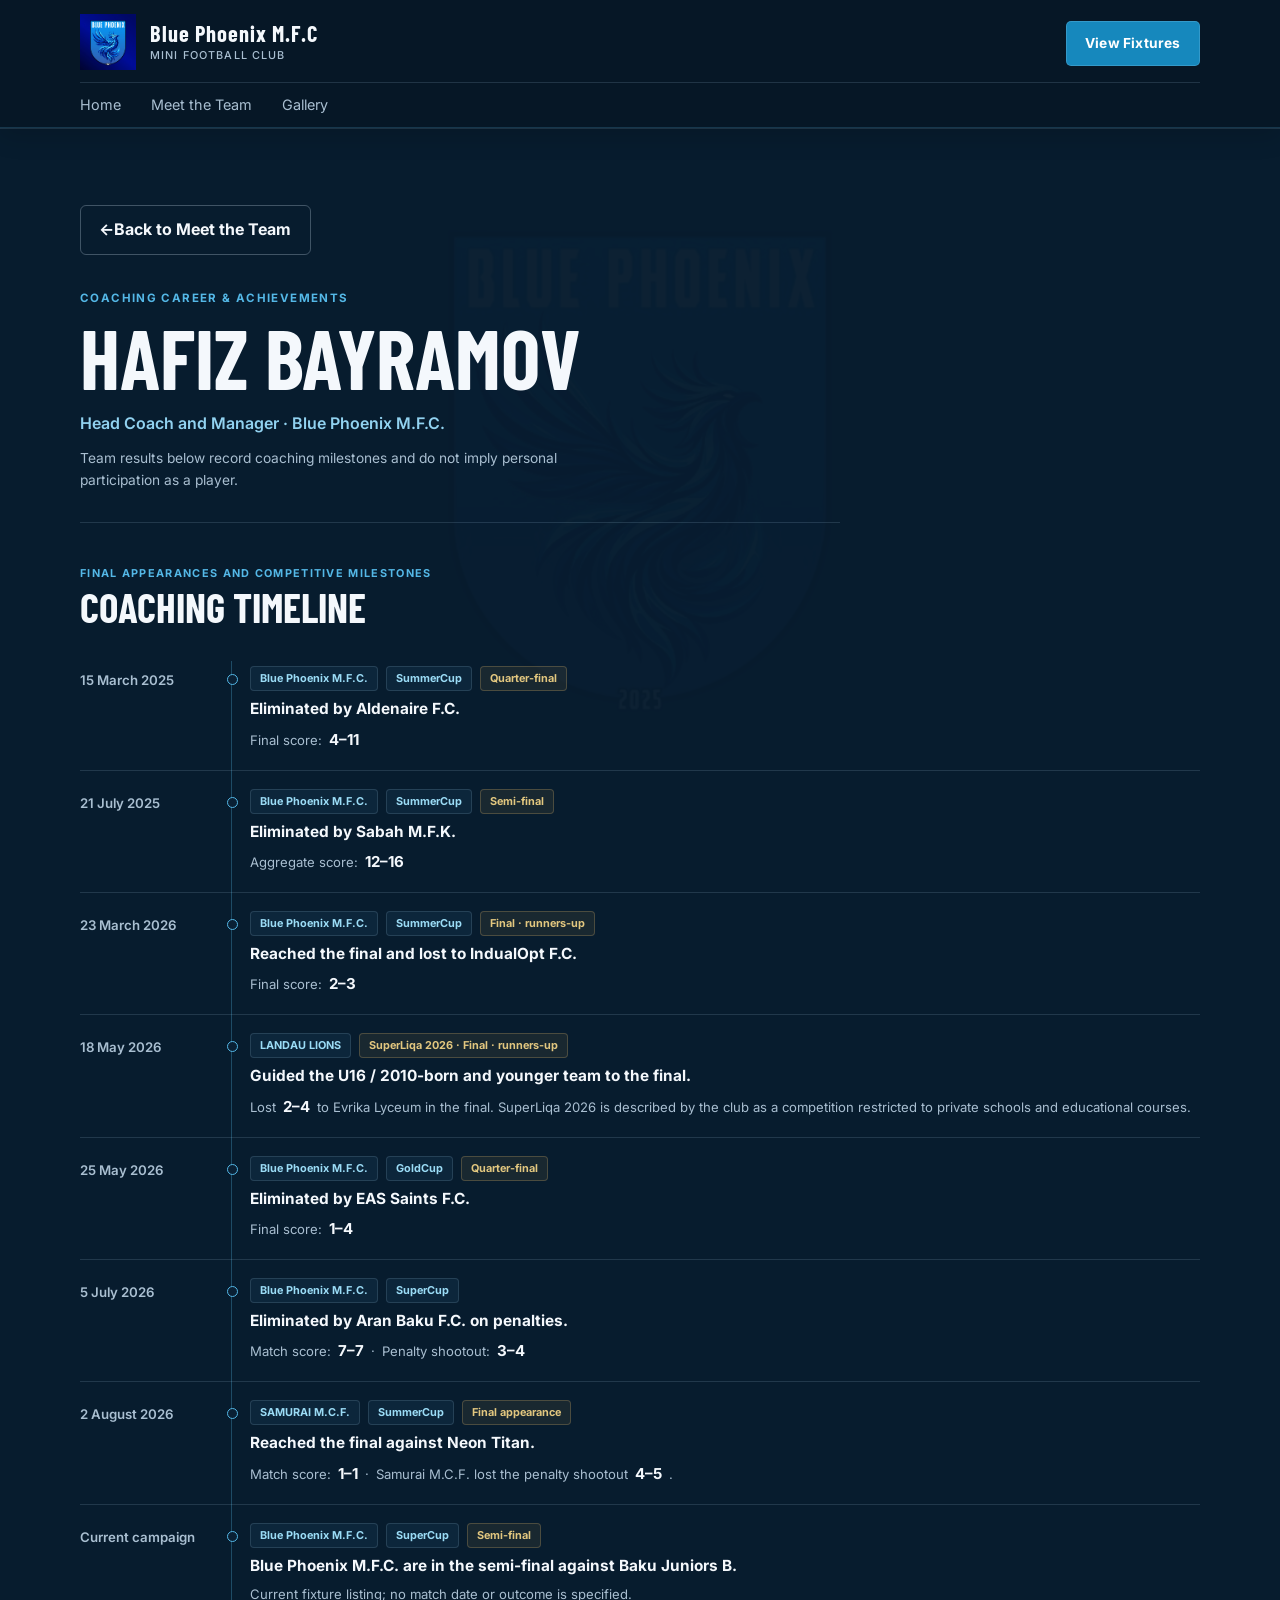
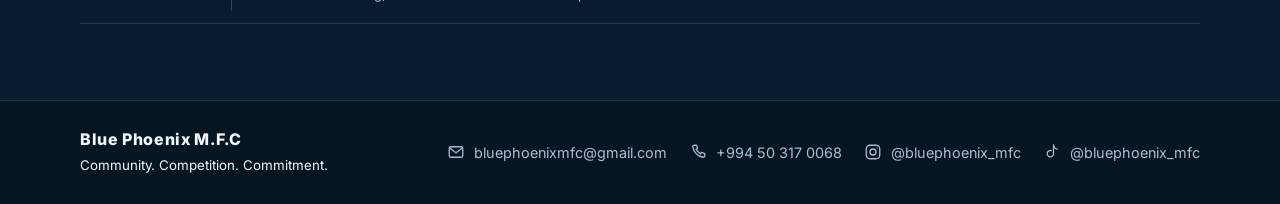
==== commit f3a40367: "Updated website" ====
--- a/coach-hafiz-bayramov.html
+++ b/coach-hafiz-bayramov.html
@@ -14,7 +14,7 @@
       href="https://fonts.googleapis.com/css2?family=Barlow+Condensed:wght@600;700;800&family=Inter:wght@400;500;600;700;800;900&display=swap"
       rel="stylesheet"
     />
-    <link rel="stylesheet" href="styles.css?v=14" />
+    <link rel="stylesheet" href="styles.css?v=15" />
   </head>
   <body class="coach-profile-page">
     <header class="topbar">
@@ -177,8 +177,34 @@
           <small>Community. Competition. Commitment.</small>
         </div>
         <div class="contact-info">
-          <a href="mailto:bluephoenixmfc@gmail.com">bluephoenixmfc@gmail.com</a>
-          <a href="tel:+994503170068">+994 50 317 0068</a>
+          <a class="contact-link" href="mailto:bluephoenixmfc@gmail.com">
+            <svg class="contact-icon" viewBox="0 0 24 24" aria-hidden="true" focusable="false">
+              <rect x="3" y="5" width="18" height="14" rx="2" />
+              <path d="m4 7 8 6 8-6" />
+            </svg>
+            <span>bluephoenixmfc@gmail.com</span>
+          </a>
+          <a class="contact-link" href="tel:+994503170068">
+            <svg class="contact-icon" viewBox="0 0 24 24" aria-hidden="true" focusable="false">
+              <path d="M7 3h3l1.5 4-2 1.5a15 15 0 0 0 6 6l1.5-2 4 1.5v3a2 2 0 0 1-2.2 2A17 17 0 0 1 5 5.2 2 2 0 0 1 7 3Z" />
+            </svg>
+            <span>+994 50 317 0068</span>
+          </a>
+          <a class="contact-link" href="https://www.instagram.com/bluephoenix_mfc/" target="_blank" rel="noopener noreferrer">
+            <svg class="contact-icon" viewBox="0 0 24 24" aria-hidden="true" focusable="false">
+              <rect x="3" y="3" width="18" height="18" rx="5" />
+              <circle cx="12" cy="12" r="4" />
+              <circle class="contact-icon-dot" cx="17.5" cy="6.5" r="0.75" />
+            </svg>
+            <span>@bluephoenix_mfc</span>
+          </a>
+          <a class="contact-link" href="https://www.tiktok.com/@bluephoenix_mfc" target="_blank" rel="noopener noreferrer">
+            <svg class="contact-icon" viewBox="0 0 24 24" aria-hidden="true" focusable="false">
+              <path d="M14 3v11.2a4.2 4.2 0 1 1-3.2-4.08" />
+              <path d="M14 3c.45 3 2.4 4.9 5 5.2" />
+            </svg>
+            <span>@bluephoenix_mfc</span>
+          </a>
         </div>
       </div>
     </footer>
--- a/styles.css
+++ b/styles.css
@@ -1271,12 +1271,47 @@
   display: flex;
   align-items: center;
   flex-wrap: wrap;
-  gap: 22px;
+  gap: 12px 22px;
   font-size: 0.9rem;
 }
 
-.contact-info a:hover {
+.contact-info .contact-link {
+  display: inline-flex;
+  align-items: center;
+  gap: 9px;
+  min-height: 36px;
+  min-width: 0;
+  transition: color 0.18s ease;
+}
+
+.contact-icon {
+  flex: 0 0 18px;
+  width: 18px;
+  height: 18px;
+  fill: none;
+  stroke: currentColor;
+  stroke-linecap: round;
+  stroke-linejoin: round;
+  stroke-width: 1.7;
+}
+
+.contact-icon-dot {
+  fill: currentColor;
+  stroke: none;
+}
+
+.contact-info .contact-link span {
+  overflow-wrap: anywhere;
+}
+
+.contact-info .contact-link:hover,
+.contact-info .contact-link:focus-visible {
   color: var(--primary);
+}
+
+.contact-info .contact-link:focus-visible {
+  outline: 2px solid var(--primary);
+  outline-offset: 3px;
 }
 
 .back-to-top {
@@ -1603,6 +1638,24 @@
   .coach-feature {
     padding: 16px;
   }
+
+  .contact-info {
+    display: grid;
+    grid-template-columns: minmax(0, 1fr);
+    gap: 8px 12px;
+    width: 100%;
+  }
+
+  .contact-info .contact-link {
+    gap: 7px;
+    font-size: 0.85rem;
+  }
+
+  .contact-icon {
+    flex-basis: 17px;
+    width: 17px;
+    height: 17px;
+  }
 }
 
 @media (max-width: 380px) {
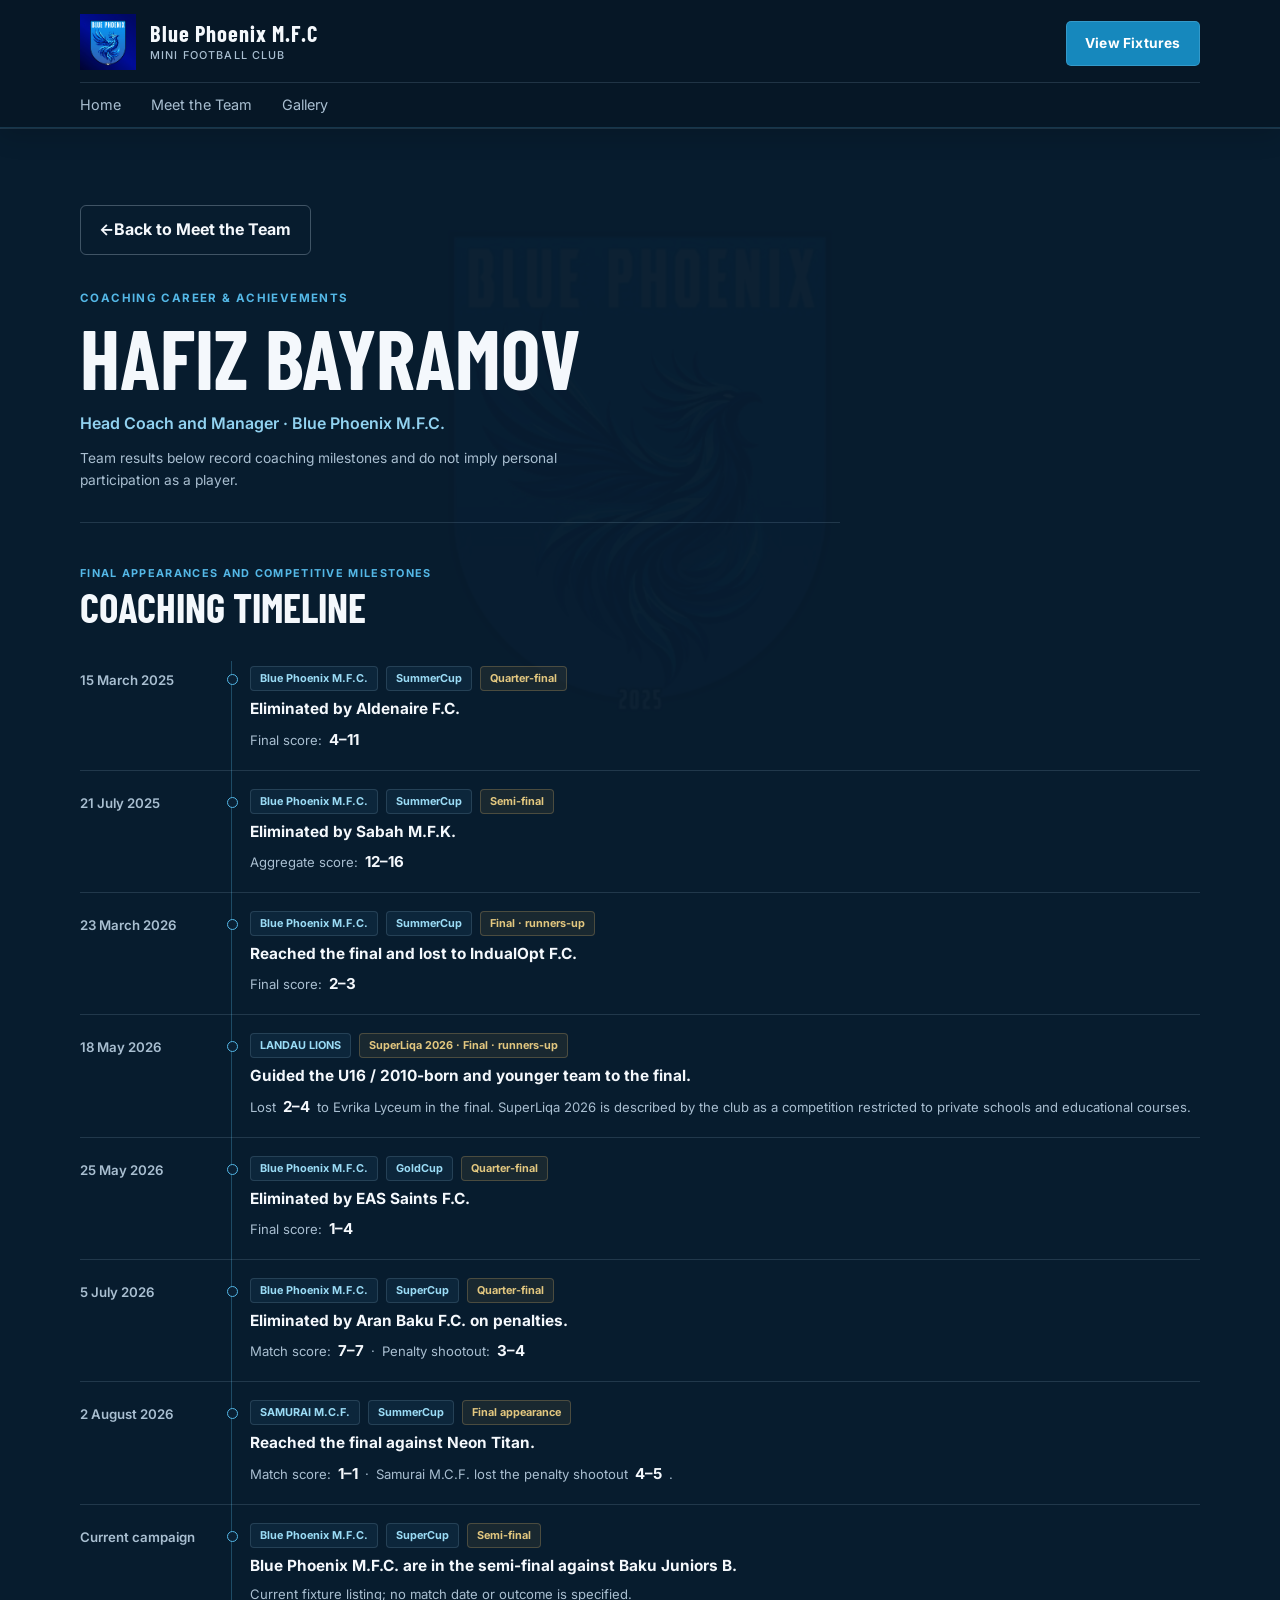
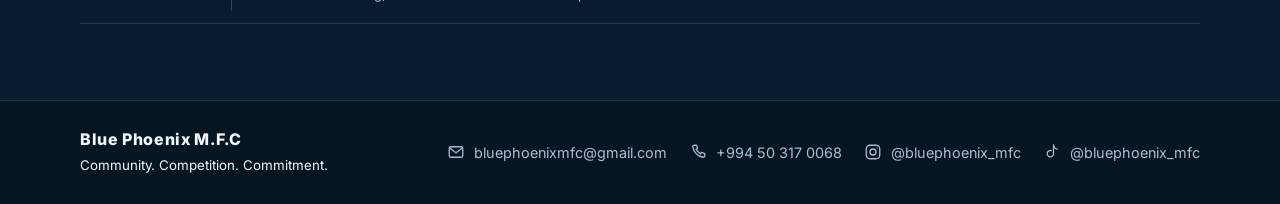
==== commit 2a57cf80: "Updated website" ====
--- a/coach-hafiz-bayramov.html
+++ b/coach-hafiz-bayramov.html
@@ -127,6 +127,7 @@
                   <div class="history-labels">
                     <span class="history-competition">Blue Phoenix M.F.C.</span>
                     <span class="history-competition">SuperCup</span>
+                    <span class="history-stage">Quarter-final</span>
                   </div>
                   <h3>Eliminated by Aran Baku F.C. on penalties.</h3>
                   <p class="history-detail">
@@ -190,21 +191,21 @@
             </svg>
             <span>+994 50 317 0068</span>
           </a>
-          <a class="contact-link" href="https://www.instagram.com/bluephoenix_mfc/" target="_blank" rel="noopener noreferrer">
+          <span class="contact-link">
             <svg class="contact-icon" viewBox="0 0 24 24" aria-hidden="true" focusable="false">
               <rect x="3" y="3" width="18" height="18" rx="5" />
               <circle cx="12" cy="12" r="4" />
               <circle class="contact-icon-dot" cx="17.5" cy="6.5" r="0.75" />
             </svg>
             <span>@bluephoenix_mfc</span>
-          </a>
-          <a class="contact-link" href="https://www.tiktok.com/@bluephoenix_mfc" target="_blank" rel="noopener noreferrer">
+          </span>
+          <span class="contact-link">
             <svg class="contact-icon" viewBox="0 0 24 24" aria-hidden="true" focusable="false">
               <path d="M14 3v11.2a4.2 4.2 0 1 1-3.2-4.08" />
               <path d="M14 3c.45 3 2.4 4.9 5 5.2" />
             </svg>
             <span>@bluephoenix_mfc</span>
-          </a>
+          </span>
         </div>
       </div>
     </footer>
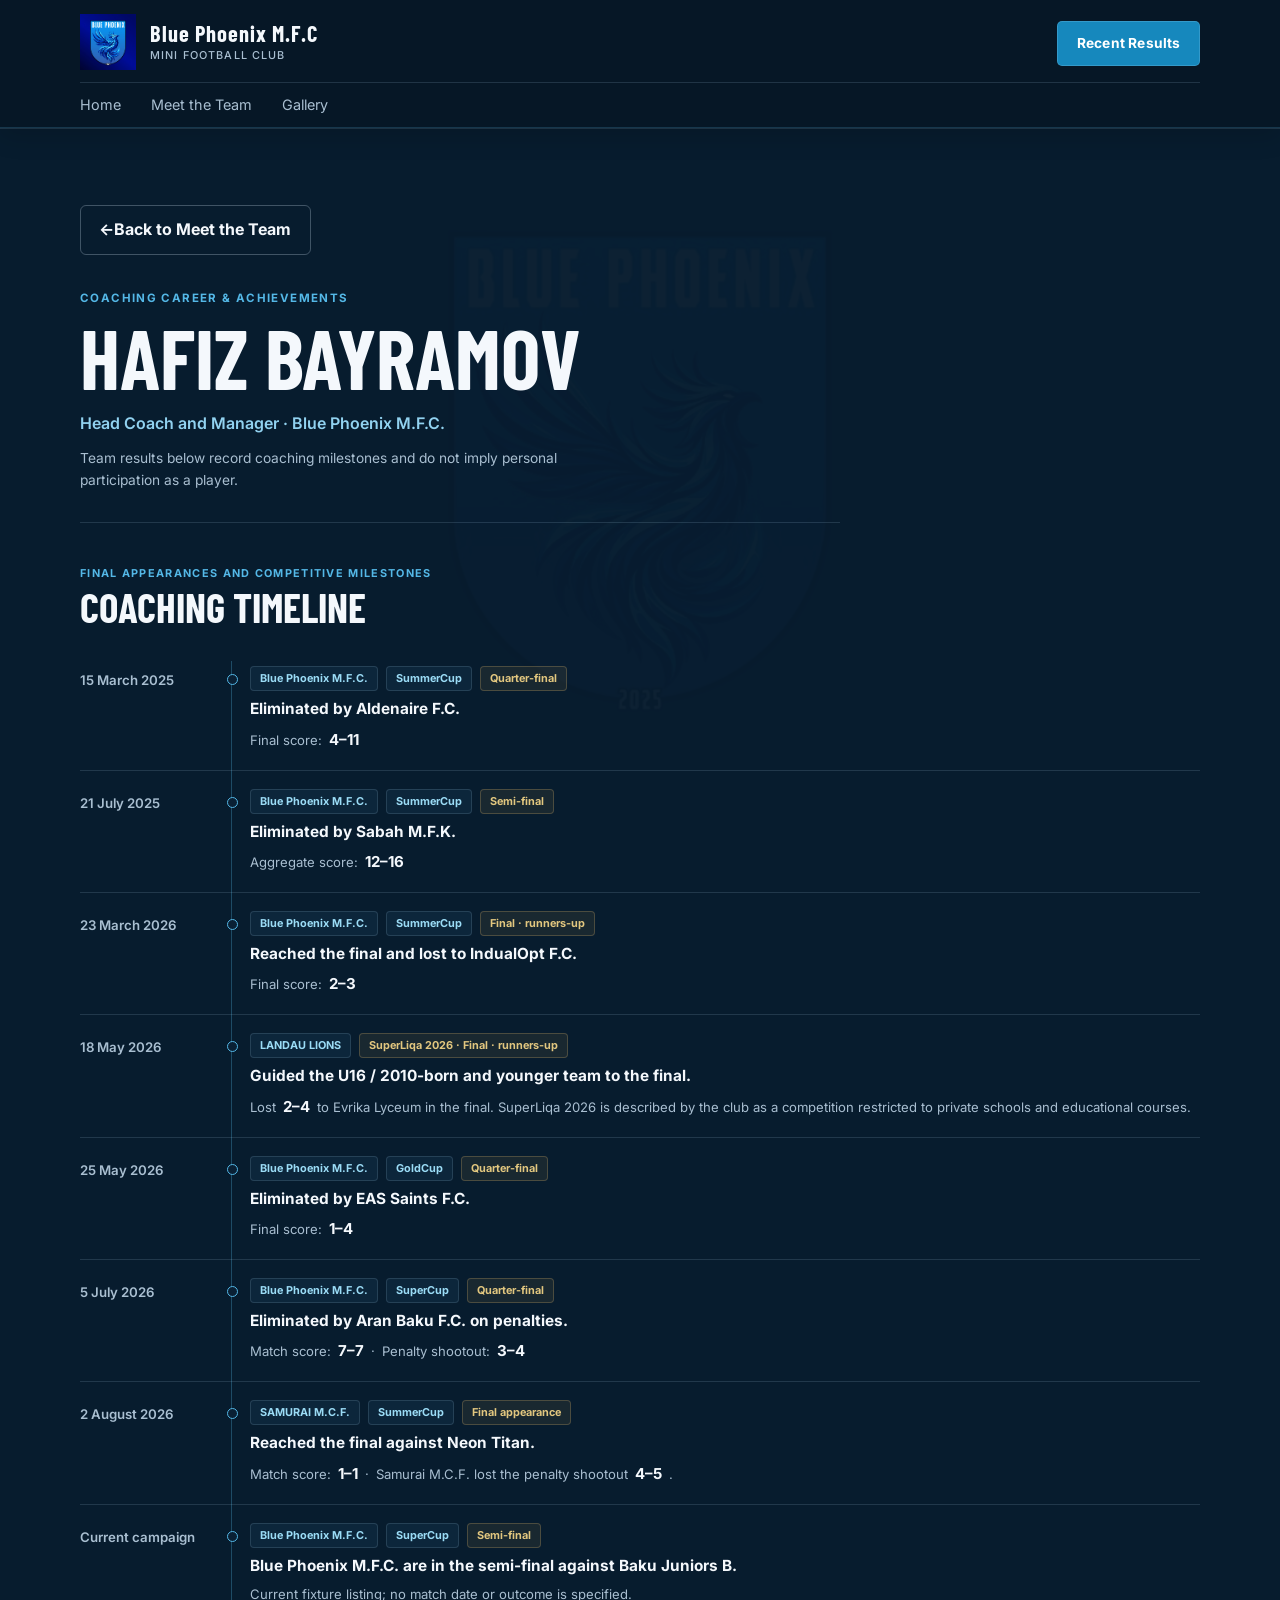
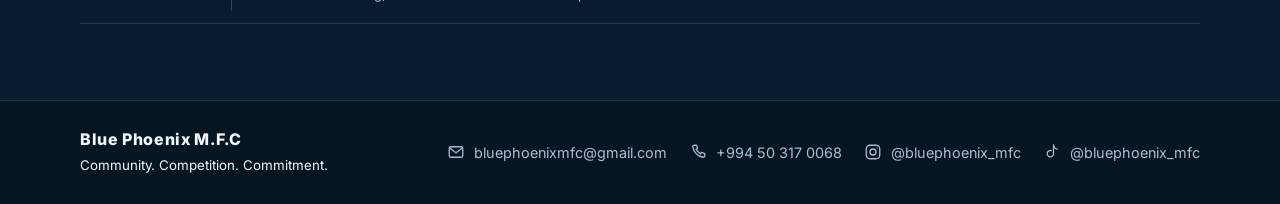
==== commit 1142cb16: "Updated website" ====
--- a/coach-hafiz-bayramov.html
+++ b/coach-hafiz-bayramov.html
@@ -14,7 +14,7 @@
       href="https://fonts.googleapis.com/css2?family=Barlow+Condensed:wght@600;700;800&family=Inter:wght@400;500;600;700;800;900&display=swap"
       rel="stylesheet"
     />
-    <link rel="stylesheet" href="styles.css?v=15" />
+    <link rel="stylesheet" href="styles.css?v=16" />
   </head>
   <body class="coach-profile-page">
     <header class="topbar">
@@ -33,7 +33,7 @@
           <a href="squad.html#team-gallery">Gallery</a>
         </nav>
 
-        <a class="btn btn-primary" href="index.html#results">View Fixtures</a>
+        <a class="btn btn-primary" href="index.html#results">Recent Results</a>
       </div>
     </header>
 
@@ -191,21 +191,21 @@
             </svg>
             <span>+994 50 317 0068</span>
           </a>
-          <span class="contact-link">
+          <a class="contact-link" href="https://www.instagram.com/blue_phoenixmfc/" target="_blank" rel="noopener noreferrer">
             <svg class="contact-icon" viewBox="0 0 24 24" aria-hidden="true" focusable="false">
               <rect x="3" y="3" width="18" height="18" rx="5" />
               <circle cx="12" cy="12" r="4" />
               <circle class="contact-icon-dot" cx="17.5" cy="6.5" r="0.75" />
             </svg>
             <span>@bluephoenix_mfc</span>
-          </span>
-          <span class="contact-link">
+          </a>
+          <a class="contact-link" href="https://www.tiktok.com/@blue_phoenixmfc" target="_blank" rel="noopener noreferrer">
             <svg class="contact-icon" viewBox="0 0 24 24" aria-hidden="true" focusable="false">
               <path d="M14 3v11.2a4.2 4.2 0 1 1-3.2-4.08" />
               <path d="M14 3c.45 3 2.4 4.9 5 5.2" />
             </svg>
             <span>@bluephoenix_mfc</span>
-          </span>
+          </a>
         </div>
       </div>
     </footer>
--- a/styles.css
+++ b/styles.css
@@ -395,6 +395,13 @@
   font-size: clamp(1.7rem, 2vw, 2.2rem);
   line-height: 1;
   margin-bottom: 6px;
+}
+
+.stats .stats-label {
+  font-family: inherit;
+  font-size: 0.9rem;
+  line-height: 1.25;
+  letter-spacing: 0;
 }
 
 .stats span {
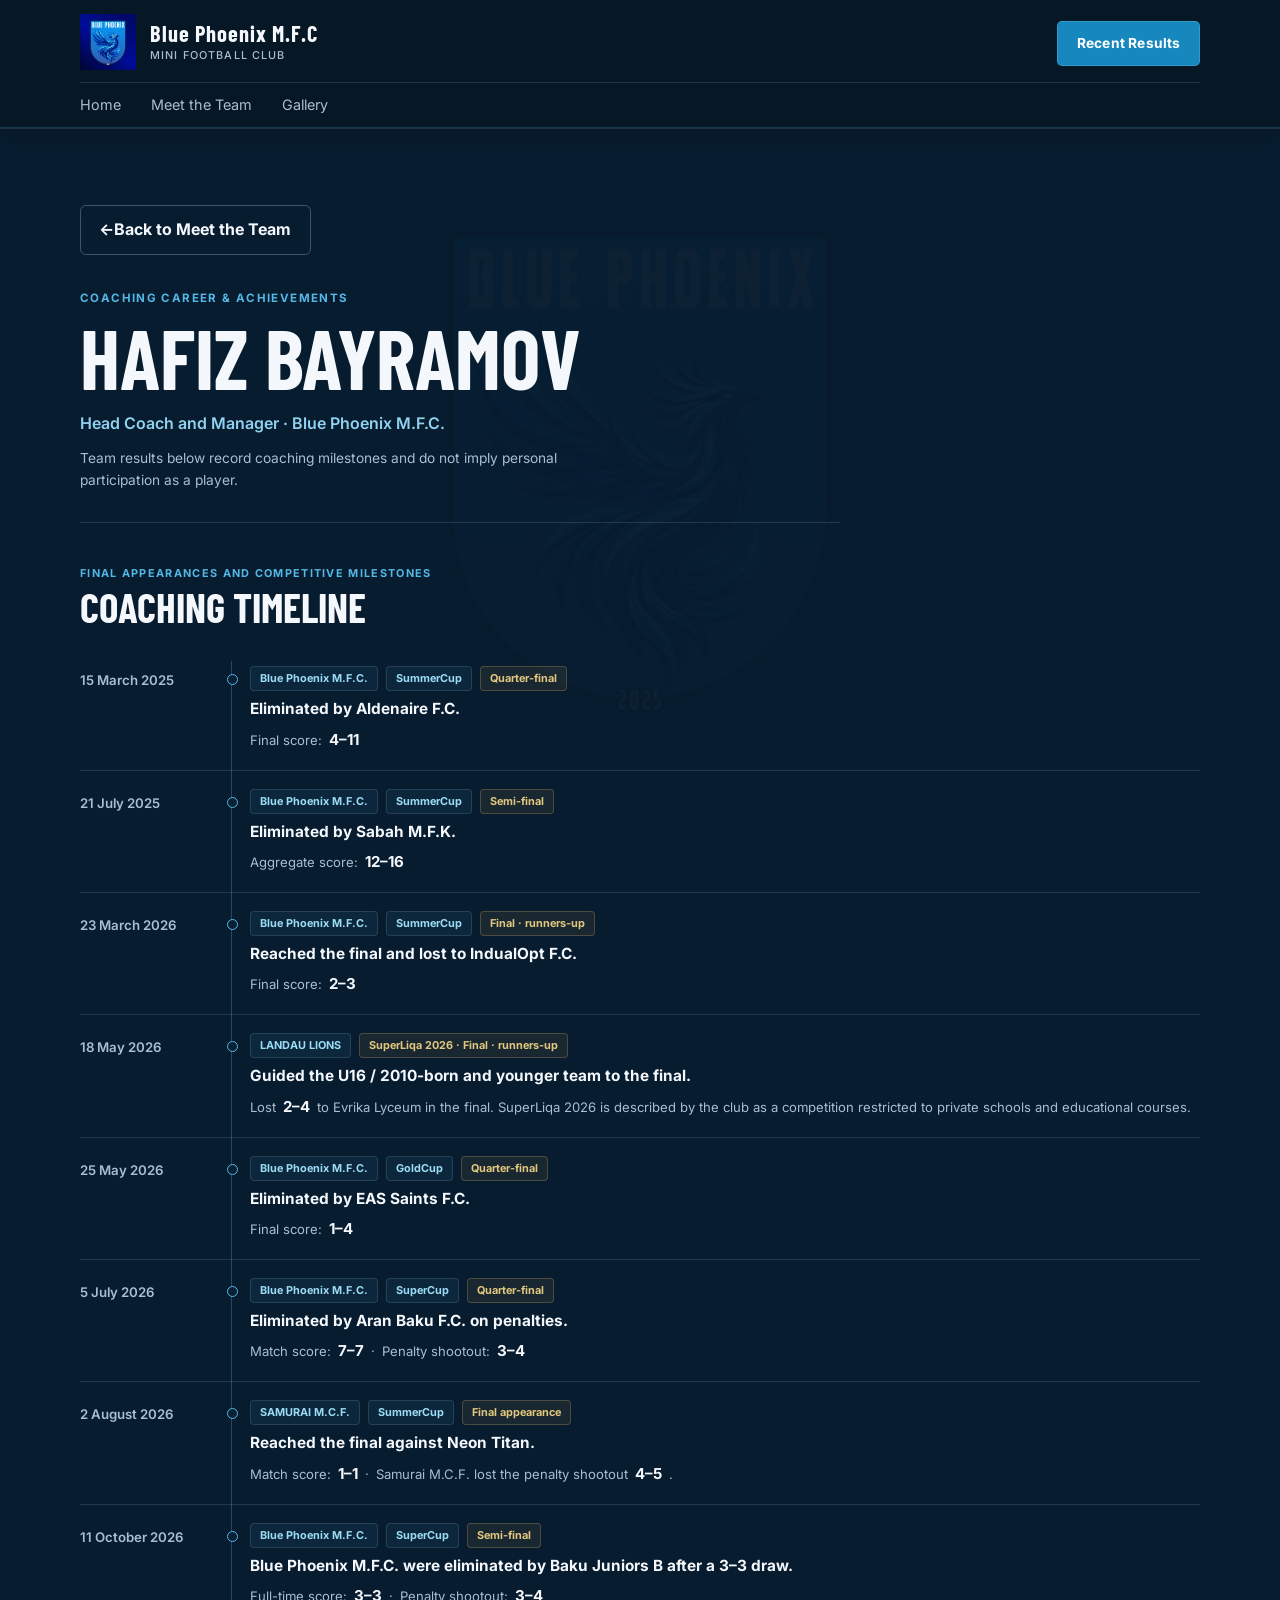
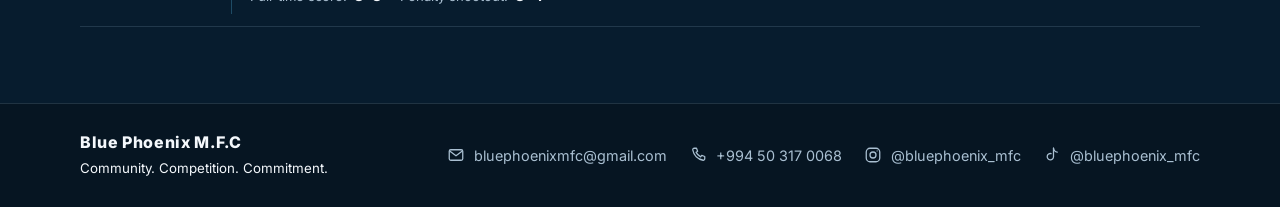
==== commit b0dfb301: "Update match records and website content" ====
--- a/coach-hafiz-bayramov.html
+++ b/coach-hafiz-bayramov.html
@@ -14,7 +14,7 @@
       href="https://fonts.googleapis.com/css2?family=Barlow+Condensed:wght@600;700;800&family=Inter:wght@400;500;600;700;800;900&display=swap"
       rel="stylesheet"
     />
-    <link rel="stylesheet" href="styles.css?v=16" />
+    <link rel="stylesheet" href="styles.css?v=17" />
   </head>
   <body class="coach-profile-page">
     <header class="topbar">
@@ -154,15 +154,19 @@
                 </div>
               </li>
               <li class="history-entry" data-reveal>
-                <span class="history-entry-date">Current campaign</span>
+                <time datetime="2026-10-11">11 October 2026</time>
                 <div class="history-entry-content">
                   <div class="history-labels">
                     <span class="history-competition">Blue Phoenix M.F.C.</span>
                     <span class="history-competition">SuperCup</span>
                     <span class="history-stage">Semi-final</span>
                   </div>
-                  <h3>Blue Phoenix M.F.C. are in the semi-final against Baku Juniors B.</h3>
-                  <p class="history-detail">Current fixture listing; no match date or outcome is specified.</p>
+                  <h3>Blue Phoenix M.F.C. were eliminated by Baku Juniors B after a 3–3 draw.</h3>
+                  <p class="history-detail">
+                    Full-time score: <strong>3–3</strong>
+                    <span aria-hidden="true">·</span>
+                    Penalty shootout: <strong>3–4</strong>
+                  </p>
                 </div>
               </li>
             </ol>
--- a/styles.css
+++ b/styles.css
@@ -481,6 +481,23 @@
   font-weight: 700;
   letter-spacing: 0.12em;
   text-transform: uppercase;
+}
+
+.next-fixture-placeholder {
+  padding: 20px 0 4px;
+}
+
+.next-fixture-placeholder h2 {
+  margin: 0 0 8px;
+  font-family: "Barlow Condensed", "Arial Narrow", sans-serif;
+  font-size: 1.65rem;
+}
+
+.next-fixture-placeholder p {
+  max-width: 28rem;
+  margin: 0;
+  color: var(--muted);
+  line-height: 1.6;
 }
 
 .clubs {
@@ -1193,6 +1210,13 @@
   margin: 4px 0 0;
   font-size: 1.08rem;
   line-height: 1.4;
+}
+
+.result-note {
+  margin: 5px 0 0;
+  color: var(--muted);
+  font-size: 0.86rem;
+  line-height: 1.5;
 }
 
 .fixture-venue {
